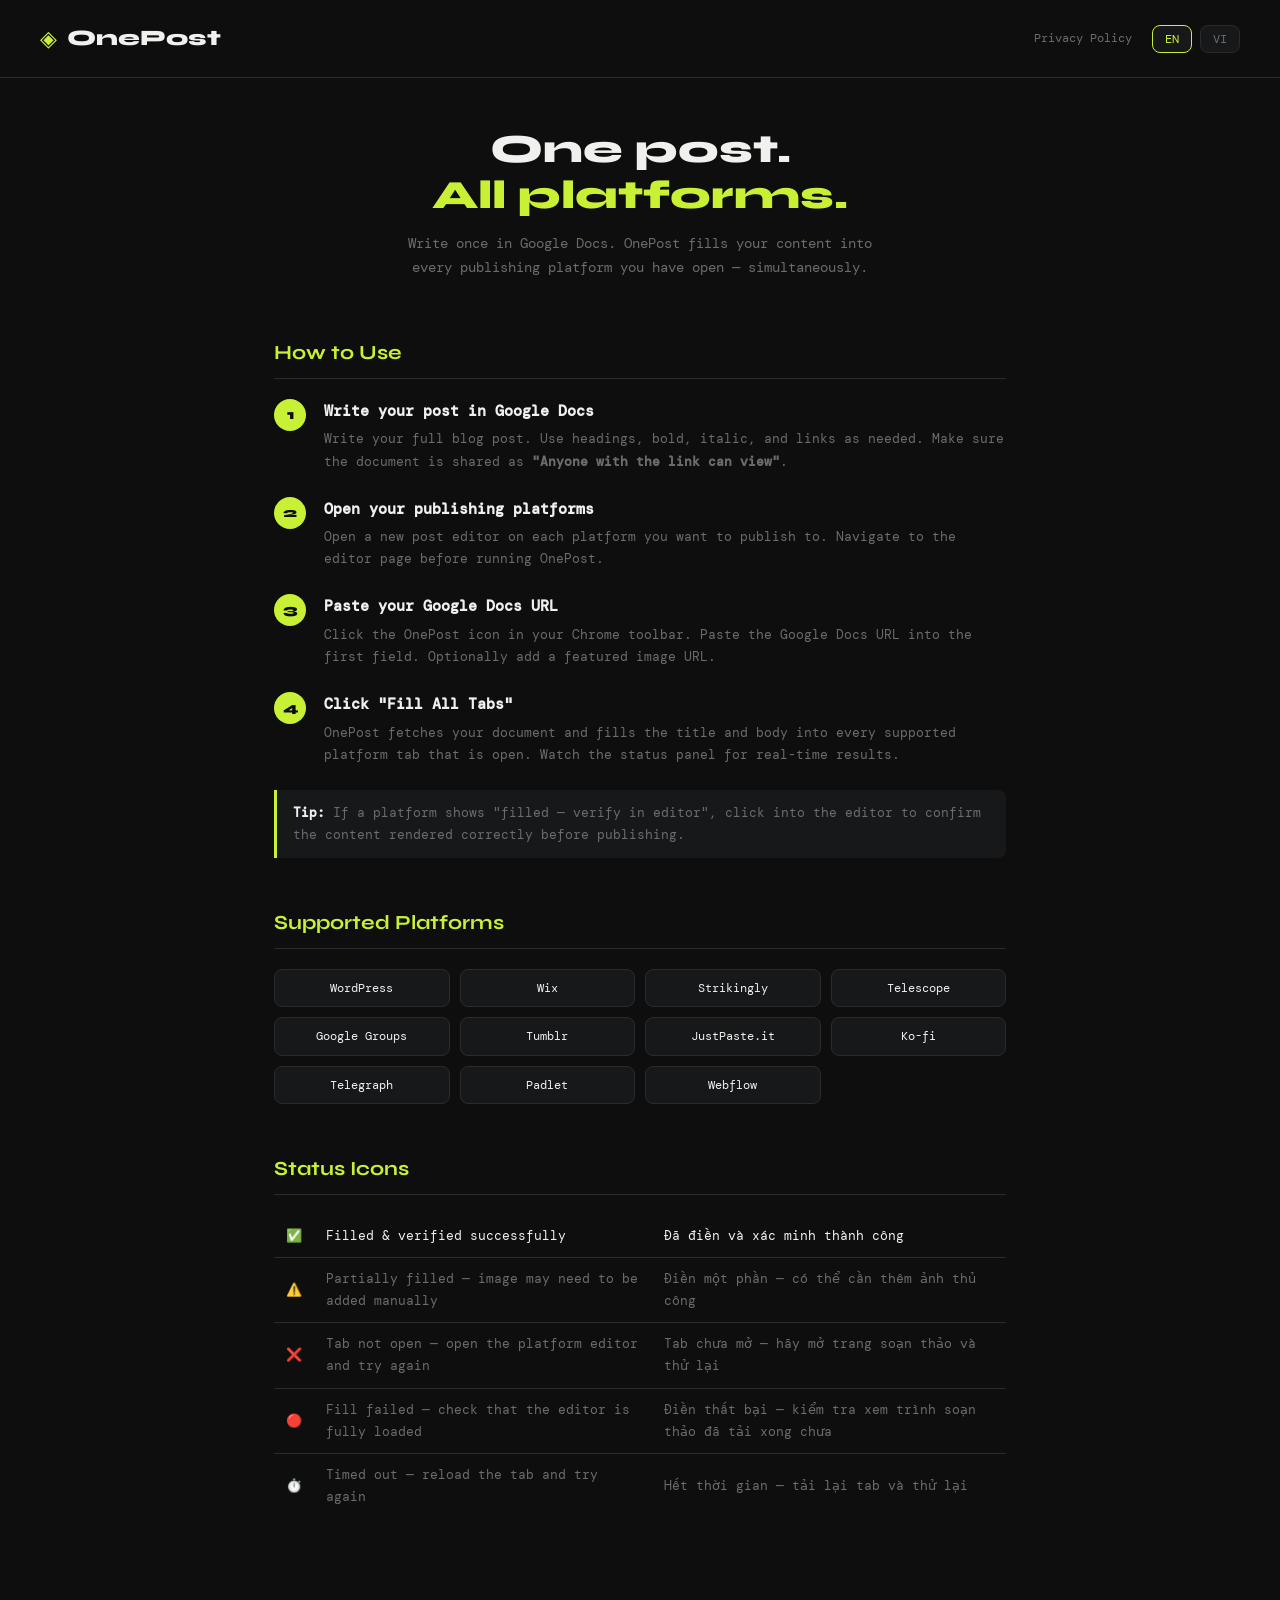
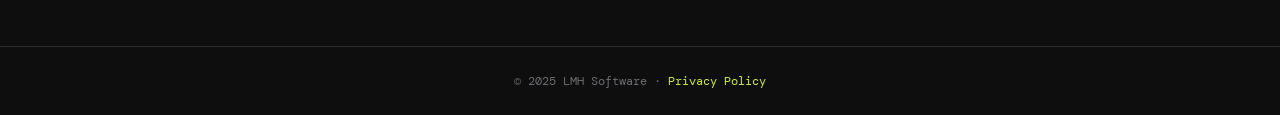
==== index.html @ 3e50cb69 "Create index.html" ====
<!DOCTYPE html>
<html lang="en">
<head>
  <meta charset="UTF-8" />
  <meta name="viewport" content="width=device-width, initial-scale=1.0"/>
  <title>OnePost – User Guide</title>
  <link rel="preconnect" href="https://fonts.googleapis.com">
  <link href="https://fonts.googleapis.com/css2?family=DM+Mono:wght@400;500&family=Syne:wght@700;800&display=swap" rel="stylesheet">
  <link rel="stylesheet" href="style.css" />
</head>
<body>

<header class="site-header">
  <div class="logo">
    <span class="logo-icon">◈</span>
    <span class="logo-text">OnePost</span>
  </div>
  <div style="display:flex; align-items:center; gap:20px; flex-wrap:wrap;">
    <a href="privacy.html" style="font-size:12px; color:var(--muted);">Privacy Policy</a>
    <div class="lang-switch">
      <button class="lang-btn active" onclick="setLang('en')">EN</button>
      <button class="lang-btn" onclick="setLang('vi')">VI</button>
    </div>
  </div>
</header>

<main>

  <!-- HERO -->
  <div class="hero">
    <div lang-en>
      <h1>One post.<br/><span>All platforms.</span></h1>
      <p>Write once in Google Docs. OnePost fills your content into every publishing platform you have open — simultaneously.</p>
    </div>
    <div lang-vi style="display:none">
      <h1>Viết một lần.<br/><span>Đăng khắp nơi.</span></h1>
      <p>Viết bài trên Google Docs. OnePost tự động điền nội dung vào tất cả các nền tảng đăng bài bạn đang mở — cùng một lúc.</p>
    </div>
  </div>

  <!-- HOW IT WORKS -->
  <div class="section">
    <h2 lang-en>How to Use</h2>
    <h2 lang-vi style="display:none">Cách sử dụng</h2>

    <div class="step">
      <div class="step-num">1</div>
      <div class="step-body">
        <h3 lang-en>Write your post in Google Docs</h3>
        <h3 lang-vi style="display:none">Viết bài trên Google Docs</h3>
        <p lang-en>Write your full blog post. Use headings, bold, italic, and links as needed. Make sure the document is shared as <strong>"Anyone with the link can view"</strong>.</p>
        <p lang-vi style="display:none">Viết bài đầy đủ trên Google Docs. Sử dụng tiêu đề, in đậm, in nghiêng, liên kết tùy ý. Đảm bảo tài liệu được chia sẻ ở chế độ <strong>"Bất kỳ ai có đường liên kết"</strong>.</p>
      </div>
    </div>

    <div class="step">
      <div class="step-num">2</div>
      <div class="step-body">
        <h3 lang-en>Open your publishing platforms</h3>
        <h3 lang-vi style="display:none">Mở các nền tảng đăng bài</h3>
        <p lang-en>Open a new post editor on each platform you want to publish to. Navigate to the editor page before running OnePost.</p>
        <p lang-vi style="display:none">Mở trang soạn bài mới trên từng nền tảng bạn muốn đăng. Hãy điều hướng đến trang soạn thảo trước khi chạy OnePost.</p>
      </div>
    </div>

    <div class="step">
      <div class="step-num">3</div>
      <div class="step-body">
        <h3 lang-en>Paste your Google Docs URL</h3>
        <h3 lang-vi style="display:none">Dán URL Google Docs của bạn</h3>
        <p lang-en>Click the OnePost icon in your Chrome toolbar. Paste the Google Docs URL into the first field. Optionally add a featured image URL.</p>
        <p lang-vi style="display:none">Nhấp vào biểu tượng OnePost trên thanh công cụ Chrome. Dán URL Google Docs vào ô đầu tiên. Tùy chọn thêm URL ảnh đại diện.</p>
      </div>
    </div>

    <div class="step">
      <div class="step-num">4</div>
      <div class="step-body">
        <h3 lang-en>Click "Fill All Tabs"</h3>
        <h3 lang-vi style="display:none">Nhấn "Fill All Tabs"</h3>
        <p lang-en>OnePost fetches your document and fills the title and body into every supported platform tab that is open. Watch the status panel for real-time results.</p>
        <p lang-vi style="display:none">OnePost tải tài liệu và điền tiêu đề, nội dung vào tất cả các tab nền tảng đang mở. Theo dõi bảng trạng thái để xem kết quả theo thời gian thực.</p>
      </div>
    </div>

    <div class="tip">
      <strong lang-en>Tip:</strong>
      <strong lang-vi style="display:none">Lưu ý:</strong>
      <span lang-en> If a platform shows "filled — verify in editor", click into the editor to confirm the content rendered correctly before publishing.</span>
      <span lang-vi style="display:none"> Nếu một nền tảng hiển thị "filled — verify in editor", hãy nhấp vào trình soạn thảo để xác nhận nội dung hiển thị đúng trước khi xuất bản.</span>
    </div>
  </div>

  <!-- SUPPORTED PLATFORMS -->
  <div class="section">
    <h2 lang-en>Supported Platforms</h2>
    <h2 lang-vi style="display:none">Nền tảng hỗ trợ</h2>
    <div class="platforms">
      <div class="platform-tag">WordPress</div>
      <div class="platform-tag">Wix</div>
      <div class="platform-tag">Strikingly</div>
      <div class="platform-tag">Telescope</div>
      <div class="platform-tag">Google Groups</div>
      <div class="platform-tag">Tumblr</div>
      <div class="platform-tag">JustPaste.it</div>
      <div class="platform-tag">Ko-fi</div>
      <div class="platform-tag">Telegraph</div>
      <div class="platform-tag">Padlet</div>
      <div class="platform-tag">Webflow</div>
    </div>
  </div>

  <!-- STATUS MEANINGS -->
  <div class="section">
    <h2 lang-en>Status Icons</h2>
    <h2 lang-vi style="display:none">Ý nghĩa trạng thái</h2>
    <table style="width:100%; border-collapse:collapse; font-size:13px;">
      <tbody>
        <tr style="border-bottom:1px solid var(--border)">
          <td style="padding:10px 12px; width:40px;">✅</td>
          <td style="padding:10px 12px; color:var(--text)" lang-en>Filled &amp; verified successfully</td>
          <td style="padding:10px 12px; color:var(--text)" lang-vi style="display:none">Đã điền và xác minh thành công</td>
        </tr>
        <tr style="border-bottom:1px solid var(--border)">
          <td style="padding:10px 12px;">⚠️</td>
          <td style="padding:10px 12px; color:var(--muted)" lang-en>Partially filled — image may need to be added manually</td>
          <td style="padding:10px 12px; color:var(--muted)" lang-vi style="display:none">Điền một phần — có thể cần thêm ảnh thủ công</td>
        </tr>
        <tr style="border-bottom:1px solid var(--border)">
          <td style="padding:10px 12px;">❌</td>
          <td style="padding:10px 12px; color:var(--muted)" lang-en>Tab not open — open the platform editor and try again</td>
          <td style="padding:10px 12px; color:var(--muted)" lang-vi style="display:none">Tab chưa mở — hãy mở trang soạn thảo và thử lại</td>
        </tr>
        <tr style="border-bottom:1px solid var(--border)">
          <td style="padding:10px 12px;">🔴</td>
          <td style="padding:10px 12px; color:var(--muted)" lang-en>Fill failed — check that the editor is fully loaded</td>
          <td style="padding:10px 12px; color:var(--muted)" lang-vi style="display:none">Điền thất bại — kiểm tra xem trình soạn thảo đã tải xong chưa</td>
        </tr>
        <tr>
          <td style="padding:10px 12px;">⏱️</td>
          <td style="padding:10px 12px; color:var(--muted)" lang-en>Timed out — reload the tab and try again</td>
          <td style="padding:10px 12px; color:var(--muted)" lang-vi style="display:none">Hết thời gian — tải lại tab và thử lại</td>
        </tr>
      </tbody>
    </table>
  </div>

</main>

<footer>
  <span lang-en>© 2025 LMH Software · <a href="privacy.html">Privacy Policy</a></span>
  <span lang-vi style="display:none">© 2025 LMH Software · <a href="privacy.html">Chính sách quyền riêng tư</a></span>
</footer>

<script>
function setLang(lang) {
  document.querySelectorAll('[lang-en]').forEach(el => el.style.display = lang === 'en' ? '' : 'none');
  document.querySelectorAll('[lang-vi]').forEach(el => el.style.display = lang === 'vi' ? '' : 'none');
  document.querySelectorAll('.lang-btn').forEach(btn => btn.classList.remove('active'));
  document.querySelector(`.lang-btn[onclick="setLang('${lang}')"]`).classList.add('active');
}
</script>

</body>
</html>
---- style.css ----
*, *::before, *::after { box-sizing: border-box; margin: 0; padding: 0; }

:root {
  --bg: #0e0e0f;
  --surface: #17181a;
  --border: #2a2b2e;
  --accent: #c8f135;
  --text: #f0f0ee;
  --muted: #6b6c70;
  --radius: 8px;
}

body {
  background: var(--bg);
  color: var(--text);
  font-family: 'DM Mono', monospace;
  font-size: 15px;
  line-height: 1.7;
  padding: 0;
}

a { color: var(--accent); text-decoration: none; }
a:hover { text-decoration: underline; }

.site-header {
  border-bottom: 1px solid var(--border);
  padding: 20px 40px;
  display: flex;
  align-items: center;
  justify-content: space-between;
  flex-wrap: wrap;
  gap: 12px;
}

.logo { display: flex; align-items: center; gap: 10px; }
.logo-icon { color: var(--accent); font-size: 22px; }
.logo-text { font-family: 'Syne', sans-serif; font-size: 22px; font-weight: 800; }
.tagline { font-size: 11px; color: var(--muted); }

.lang-switch { display: flex; gap: 8px; }
.lang-btn {
  background: var(--surface);
  border: 1px solid var(--border);
  color: var(--muted);
  padding: 5px 12px;
  border-radius: var(--radius);
  cursor: pointer;
  font-family: 'DM Mono', monospace;
  font-size: 12px;
  transition: all 0.2s;
}
.lang-btn.active, .lang-btn:hover {
  border-color: var(--accent);
  color: var(--accent);
}

main { max-width: 780px; margin: 0 auto; padding: 48px 24px 80px; }

.hero { text-align: center; margin-bottom: 56px; }
.hero h1 { font-family: 'Syne', sans-serif; font-size: 40px; font-weight: 800; line-height: 1.15; margin-bottom: 14px; }
.hero h1 span { color: var(--accent); }
.hero p { color: var(--muted); font-size: 14px; max-width: 500px; margin: 0 auto; }

.section { margin-bottom: 48px; }
.section h2 {
  font-family: 'Syne', sans-serif;
  font-size: 20px;
  font-weight: 700;
  color: var(--accent);
  margin-bottom: 20px;
  padding-bottom: 8px;
  border-bottom: 1px solid var(--border);
}

.step {
  display: flex;
  gap: 18px;
  margin-bottom: 24px;
  align-items: flex-start;
}
.step-num {
  flex-shrink: 0;
  width: 32px; height: 32px;
  background: var(--accent);
  color: #0e0e0f;
  border-radius: 50%;
  display: flex; align-items: center; justify-content: center;
  font-family: 'Syne', sans-serif;
  font-weight: 800;
  font-size: 14px;
}
.step-body h3 { font-size: 15px; font-weight: 600; margin-bottom: 4px; }
.step-body p { color: var(--muted); font-size: 13px; }

.platforms {
  display: grid;
  grid-template-columns: repeat(auto-fill, minmax(140px, 1fr));
  gap: 10px;
  margin-top: 8px;
}
.platform-tag {
  background: var(--surface);
  border: 1px solid var(--border);
  border-radius: var(--radius);
  padding: 8px 12px;
  font-size: 12px;
  text-align: center;
  color: var(--text);
}

.tip {
  background: var(--surface);
  border-left: 3px solid var(--accent);
  border-radius: 0 var(--radius) var(--radius) 0;
  padding: 12px 16px;
  font-size: 13px;
  color: var(--muted);
  margin-top: 16px;
}
.tip strong { color: var(--text); }

footer {
  border-top: 1px solid var(--border);
  padding: 24px 40px;
  text-align: center;
  font-size: 12px;
  color: var(--muted);
}
footer a { color: var(--accent); }
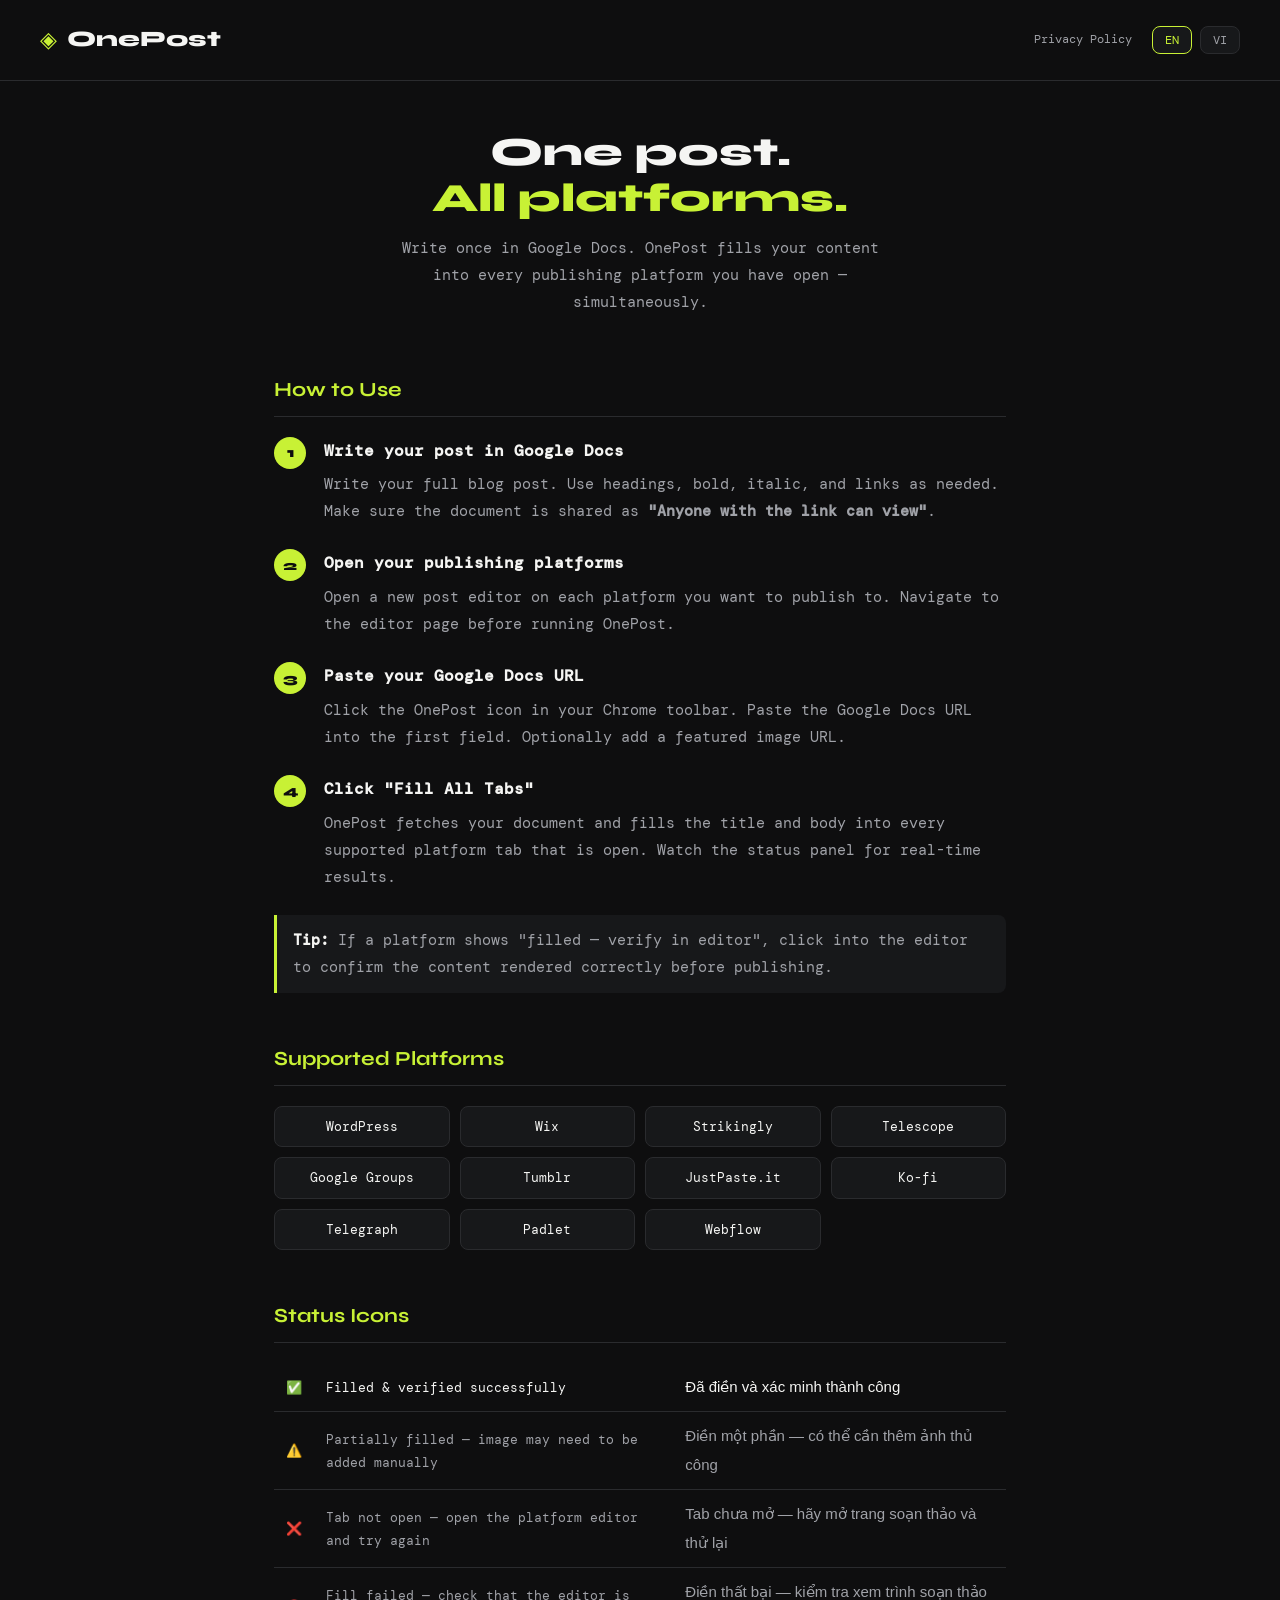
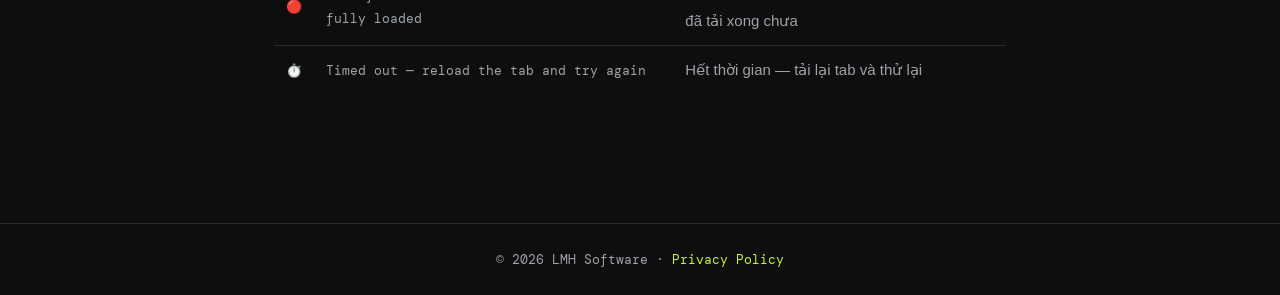
==== commit 7113d390: "index.html" ====
--- a/index.html
+++ b/index.html
@@ -33,11 +33,11 @@
       <p>Write once in Google Docs. OnePost fills your content into every publishing platform you have open — simultaneously.</p>
     </div>
     <div lang-vi style="display:none">
-      <h1>Viết một lần.<br/><span>Đăng khắp nơi.</span></h1>
+      <h1>One post.<br/><span>All platforms.</span></h1>
       <p>Viết bài trên Google Docs. OnePost tự động điền nội dung vào tất cả các nền tảng đăng bài bạn đang mở — cùng một lúc.</p>
     </div>
   </div>
-
+  
   <!-- HOW IT WORKS -->
   <div class="section">
     <h2 lang-en>How to Use</h2>
@@ -148,8 +148,8 @@
 </main>
 
 <footer>
-  <span lang-en>© 2025 LMH Software · <a href="privacy.html">Privacy Policy</a></span>
-  <span lang-vi style="display:none">© 2025 LMH Software · <a href="privacy.html">Chính sách quyền riêng tư</a></span>
+  <span lang-en>© 2026 LMH Software · <a href="privacy.html">Privacy Policy</a></span>
+  <span lang-vi style="display:none">© 2026 LMH Software · <a href="privacy.html">Chính sách quyền riêng tư</a></span>
 </footer>
 
 <script>
--- a/style.css
+++ b/style.css
@@ -1,13 +1,25 @@
 *, *::before, *::after { box-sizing: border-box; margin: 0; padding: 0; }
 
 :root {
-  --bg: #0e0e0f;
-  --surface: #17181a;
-  --border: #2a2b2e;
-  --accent: #c8f135;
-  --text: #f0f0ee;
-  --muted: #6b6c70;
-  --radius: 8px;
+  --bg:        #0e0e0f;
+  --surface:   #17181a;
+  --border:    #2a2b2e;
+  --accent:    #c8f135;
+  --accent-dim:#8aaa1f;
+  --text:      #f5f5f3;
+  --muted:     #a0a2a8;
+  --radius:    8px;
+}
+
+[lang-vi] h1 {
+  font-family: 'Be Vietnam Pro', sans-serif;
+  font-weight: 800;
+}
+
+[lang-vi], [lang-vi] * {
+  font-family: 'Be Vietnam Pro', sans-serif;
+  font-size: 15px;
+  line-height: 1.9;
 }
 
 body {
@@ -15,7 +27,7 @@
   color: var(--text);
   font-family: 'DM Mono', monospace;
   font-size: 15px;
-  line-height: 1.7;
+  line-height: 1.8;
   padding: 0;
 }
 
@@ -59,7 +71,7 @@
 .hero { text-align: center; margin-bottom: 56px; }
 .hero h1 { font-family: 'Syne', sans-serif; font-size: 40px; font-weight: 800; line-height: 1.15; margin-bottom: 14px; }
 .hero h1 span { color: var(--accent); }
-.hero p { color: var(--muted); font-size: 14px; max-width: 500px; margin: 0 auto; }
+.hero p { color: var(--muted); font-size: 15px; max-width: 500px; margin: 0 auto; }
 
 .section { margin-bottom: 48px; }
 .section h2 {
@@ -89,8 +101,8 @@
   font-weight: 800;
   font-size: 14px;
 }
-.step-body h3 { font-size: 15px; font-weight: 600; margin-bottom: 4px; }
-.step-body p { color: var(--muted); font-size: 13px; }
+.step-body h3 { font-size: 16px; font-weight: 600; margin-bottom: 6px; }
+.step-body p { color: var(--muted); font-size: 15px; }
 
 .platforms {
   display: grid;
@@ -103,7 +115,7 @@
   border: 1px solid var(--border);
   border-radius: var(--radius);
   padding: 8px 12px;
-  font-size: 12px;
+  font-size: 13px;
   text-align: center;
   color: var(--text);
 }
@@ -113,7 +125,7 @@
   border-left: 3px solid var(--accent);
   border-radius: 0 var(--radius) var(--radius) 0;
   padding: 12px 16px;
-  font-size: 13px;
+  font-size: 15px;
   color: var(--muted);
   margin-top: 16px;
 }
@@ -123,7 +135,7 @@
   border-top: 1px solid var(--border);
   padding: 24px 40px;
   text-align: center;
-  font-size: 12px;
+  font-size: 13px;
   color: var(--muted);
 }
 footer a { color: var(--accent); }
